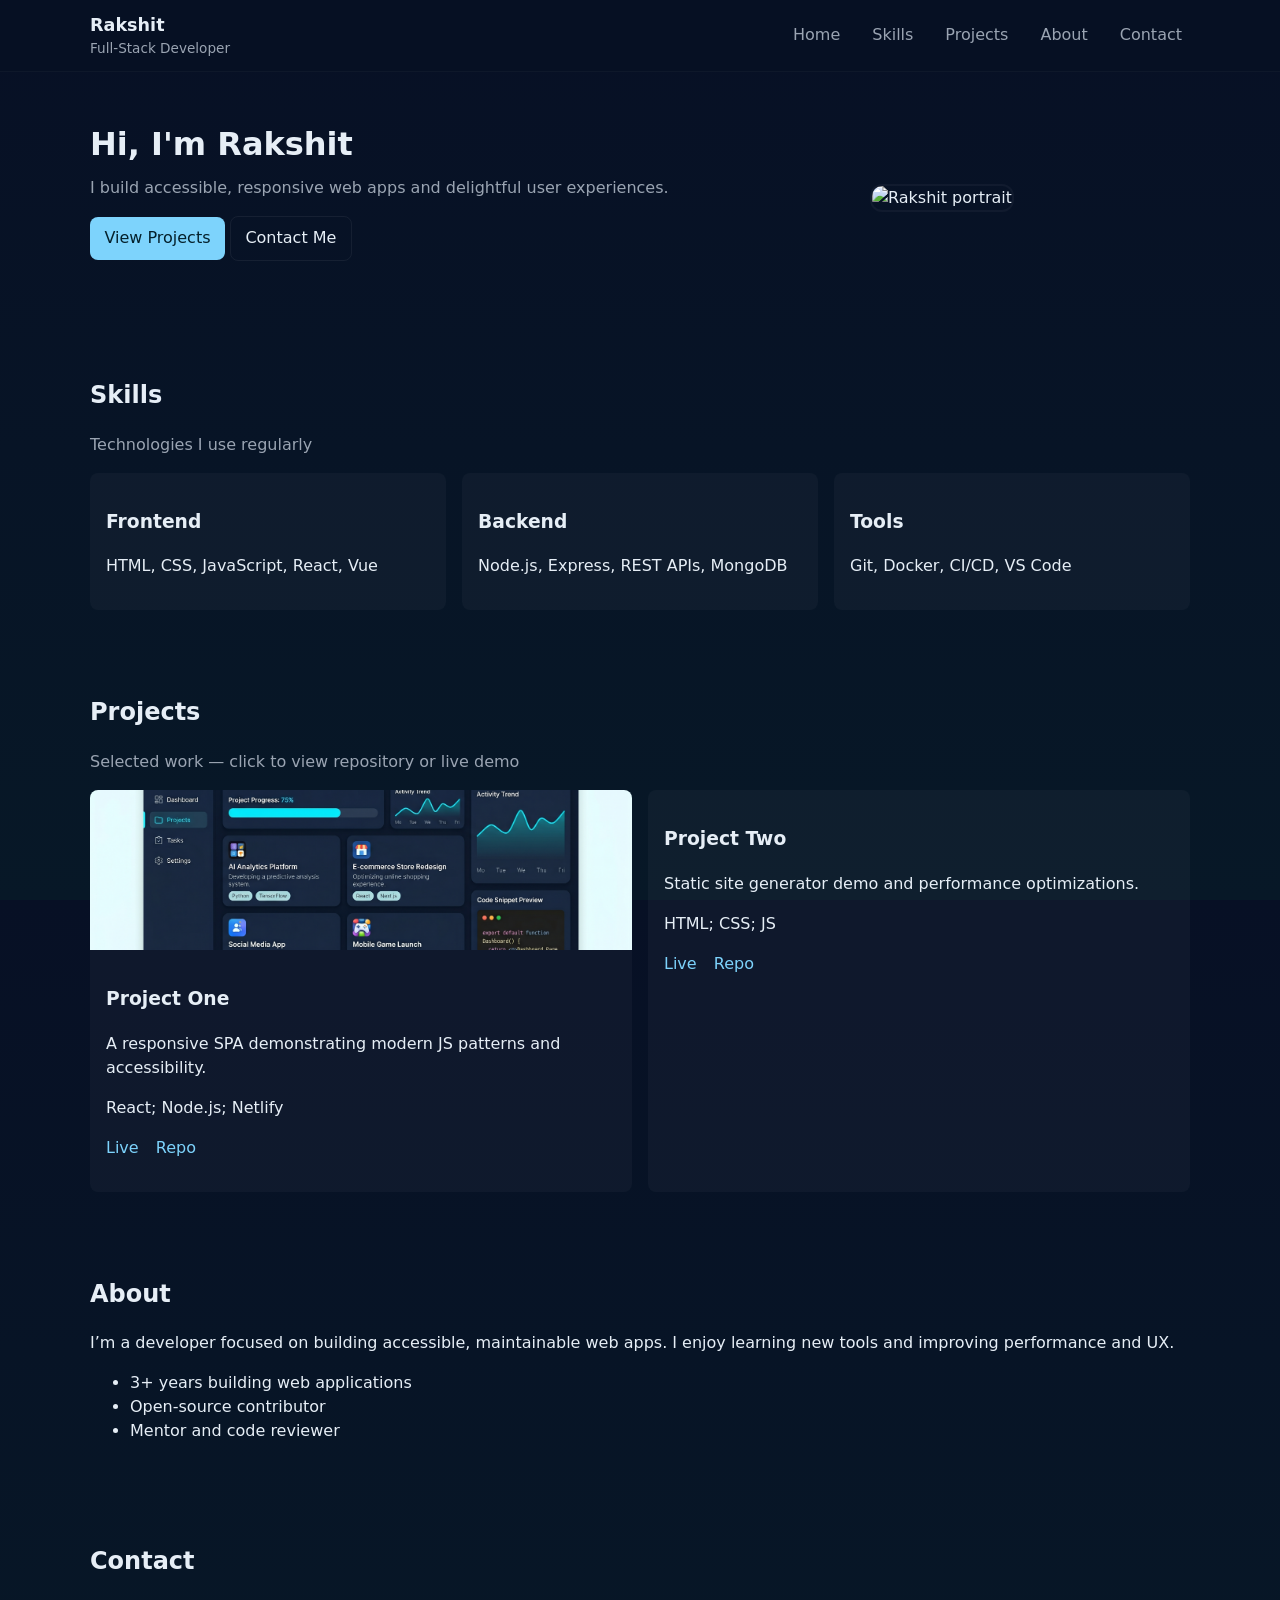
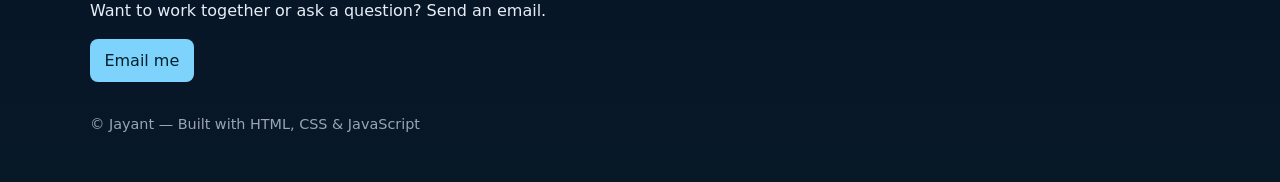
==== index.html @ 4953deba "Add files via upload" ====
<!doctype html>
<html lang="en">
<head>
  <meta charset="utf-8" />
  <meta name="viewport" content="width=device-width,initial-scale=1" />
  <title>Jayant Kumar Yadav — Developer Portfolio</title>
  <meta name="description" content="Jayant's developer portfolio — frontend, backend, projects and contact." />
  <link rel="stylesheet" href="css/styles.css" />
</head>
<body>
  <a class="skip-link" href="#main">Skip to content</a>

  <header class="site-header">
    <div class="container header-inner">
      <div class="brand">
        <a href="#hero" class="logo" aria-label="Rakshit home">Rakshit</a>
        <span class="role">Full‑Stack Developer</span>
      </div>

      <button id="nav-toggle" class="nav-toggle" aria-expanded="false" aria-controls="primary-nav">
        <span class="hamburger" aria-hidden="true"></span>
        <span class="visually-hidden">Menu</span>
      </button>

      <nav id="primary-nav" class="primary-nav" aria-label="Primary">
        <ul>
          <li><a href="#hero">Home</a></li>
          <li><a href="#skills">Skills</a></li>
          <li><a href="#projects">Projects</a></li>
          <li><a href="#about">About</a></li>
          <li><a href="#contact">Contact</a></li>
        </ul>
      </nav>
    </div>
  </header>

  <main id="main">
    <section id="hero" class="hero container">
      <div class="hero-left">
        <h1>Hi, I'm <span class="accent">Rakshit</span></h1>
        <p class="lead">I build accessible, responsive web apps and delightful user experiences.</p>
        <p class="cta-row">
          <a class="btn primary" href="#projects">View Projects</a>
          <a class="btn outline" href="mailto:youremail@example.com">Contact Me</a>
        </p>
      </div>
      <div class="hero-right" aria-hidden="true">
        <img src="assets/avatar.jpg" alt="Rakshit portrait" class="avatar" />
      </div>
    </section>

    <section id="skills" class="container section">
      <h2>Skills</h2>
      <p class="muted">Technologies I use regularly</p>
      <div class="skills-grid" role="list">
        <div class="skill-card" role="listitem">
          <h3>Frontend</h3>
          <p>HTML, CSS, JavaScript, React, Vue</p>
        </div>
        <div class="skill-card" role="listitem">
          <h3>Backend</h3>
          <p>Node.js, Express, REST APIs, MongoDB</p>
        </div>
        <div class="skill-card" role="listitem">
          <h3>Tools</h3>
          <p>Git, Docker, CI/CD, VS Code</p>
        </div>
      </div>
    </section>

    <section id="projects" class="container section">
      <h2>Projects</h2>
      <p class="muted">Selected work — click to view repository or live demo</p>

      <div class="projects-grid">
        <article class="project-card">
          <img src="assets/project1.png" alt="Project 1 screenshot" />
          <div class="project-body">
            <h3>Project One</h3>
            <p class="project-desc">A responsive SPA demonstrating modern JS patterns and accessibility.</p>
            <p class="tech">React; Node.js; Netlify</p>
            <p class="project-links">
              <a href="#" target="_blank" rel="noopener">Live</a>
              <a href="#" target="_blank" rel="noopener">Repo</a>
            </p>
          </div>
        </article>

        <article class="project-card">
          <div class="project-body">
            <h3>Project Two</h3>
            <p class="project-desc">Static site generator demo and performance optimizations.</p>
            <p class="tech">HTML; CSS; JS</p>
            <p class="project-links">
              <a href="#" target="_blank" rel="noopener">Live</a>
              <a href="#" target="_blank" rel="noopener">Repo</a>
            </p>
          </div>
        </article>
      </div>
    </section>

    <section id="about" class="container section">
      <h2>About</h2>
      <p>I’m a developer focused on building accessible, maintainable web apps. I enjoy learning new tools and improving performance and UX.</p>
      <ul>
        <li>3+ years building web applications</li>
        <li>Open-source contributor</li>
        <li>Mentor and code reviewer</li>
      </ul>
    </section>

    <section id="contact" class="container section">
      <h2>Contact</h2>
      <p>Want to work together or ask a question? Send an email.</p>
      <p><a class="btn primary" href="mailto:youremail@example.com">Email me</a></p>
      <footer class="site-footer">
        <p>&copy; <span id="2026"></span> Jayant — Built with HTML, CSS & JavaScript</p>
      </footer>
    </section>
  </main>

  <script src="js/script.js" defer></script>
</body>
</html>
---- css/styles.css ----
:root{
  --bg:#0f1724;
  --card:#0b1220;
  --muted:#9aa4b2;
  --accent:#7dd3fc;
  --text:#e6eef6;
  --radius:10px;
  --gap:1.25rem;
  font-family: Inter, system-ui, -apple-system, "Segoe UI", Roboto, "Helvetica Neue", Arial;
}

*{box-sizing:border-box}
html,body{height:100%}
body{
  margin:0;
  background:linear-gradient(180deg,#071025 0%, #071827 100%);
  color:var(--text);
  -webkit-font-smoothing:antialiased;
  -moz-osx-font-smoothing:grayscale;
  line-height:1.5;
}

.container{max-width:1100px;margin:0 auto;padding:1rem}

.skip-link{
  position:absolute;left:-999px;top:auto;width:1px;height:1px;overflow:hidden;
}
.skip-link:focus{left:1rem;top:1rem;width:auto;height:auto;background:#fff;color:#000;padding:.5rem;border-radius:4px}

.site-header{border-bottom:1px solid rgba(255,255,255,0.03);position:sticky;top:0;background:rgba(7,18,36,0.6);backdrop-filter:blur(6px);z-index:40}
.header-inner{display:flex;align-items:center;justify-content:space-between;padding:.75rem 0}
.brand .logo{font-weight:700;color:var(--text);text-decoration:none;font-size:1.1rem}
.brand .role{display:block;font-size:.85rem;color:var(--muted)}

.primary-nav ul{list-style:none;margin:0;padding:0;display:flex;gap:1rem}
.primary-nav a{color:var(--muted);text-decoration:none;padding:.5rem;border-radius:6px}
.primary-nav a:focus, .primary-nav a:hover{color:var(--text);background:rgba(255,255,255,0.03)}

.nav-toggle{display:none;background:none;border:0;color:var(--text)}
.hamburger{width:22px;height:2px;background:var(--text);display:block;position:relative}
.hamburger::after,.hamburger::before{content:"";position:absolute;left:0;right:0;height:2px;background:var(--text)}
.hamburger::before{top:-6px} .hamburger::after{bottom:-6px}

.hero{display:grid;grid-template-columns:1fr 320px;gap:2rem;align-items:center;padding:3rem 0}
.hero-left h1{font-size:2rem;margin:0}
.lead{color:var(--muted);margin:.5rem 0 1rem}
.avatar{width:100%;max-width:260px;border-radius:12px;border:2px solid rgba(255,255,255,0.04)}

.section{padding:2rem 0}
.muted{color:var(--muted);margin-bottom:1rem}

.skills-grid{display:grid;grid-template-columns:repeat(3,1fr);gap:1rem}
.skill-card{background:rgba(255,255,255,0.03);padding:1rem;border-radius:8px}

.projects-grid{display:grid;grid-template-columns:repeat(2,1fr);gap:1rem}
.project-card{background:rgba(255,255,255,0.03);border-radius:8px;overflow:hidden;display:flex;flex-direction:column}
.project-card img{width:100%;height:160px;object-fit:cover}
.project-body{padding:1rem}
.project-links a{margin-right:.75rem;color:var(--accent);text-decoration:none}
.project-links a:focus, .project-links a:hover{text-decoration:underline}

.btn{display:inline-block;padding:.6rem .9rem;border-radius:8px;text-decoration:none}
.btn.primary{background:var(--accent);color:#04202b}
.btn.outline{border:1px solid rgba(255,255,255,0.06);color:var(--text);background:transparent}

.site-footer{margin-top:2rem;color:var(--muted);font-size:.9rem}

/* Responsive */
@media (max-width:900px){
  .hero{grid-template-columns:1fr; text-align:center}
  .hero-right{order:-1}
  .projects-grid{grid-template-columns:1fr}
  .skills-grid{grid-template-columns:1fr}
}

@media (max-width:700px){
  .primary-nav{position:absolute;right:1rem;top:64px;background:rgba(7,18,36,0.95);padding:1rem;border-radius:8px;display:none}
  .primary-nav.open{display:block}
  .nav-toggle{display:block}
}
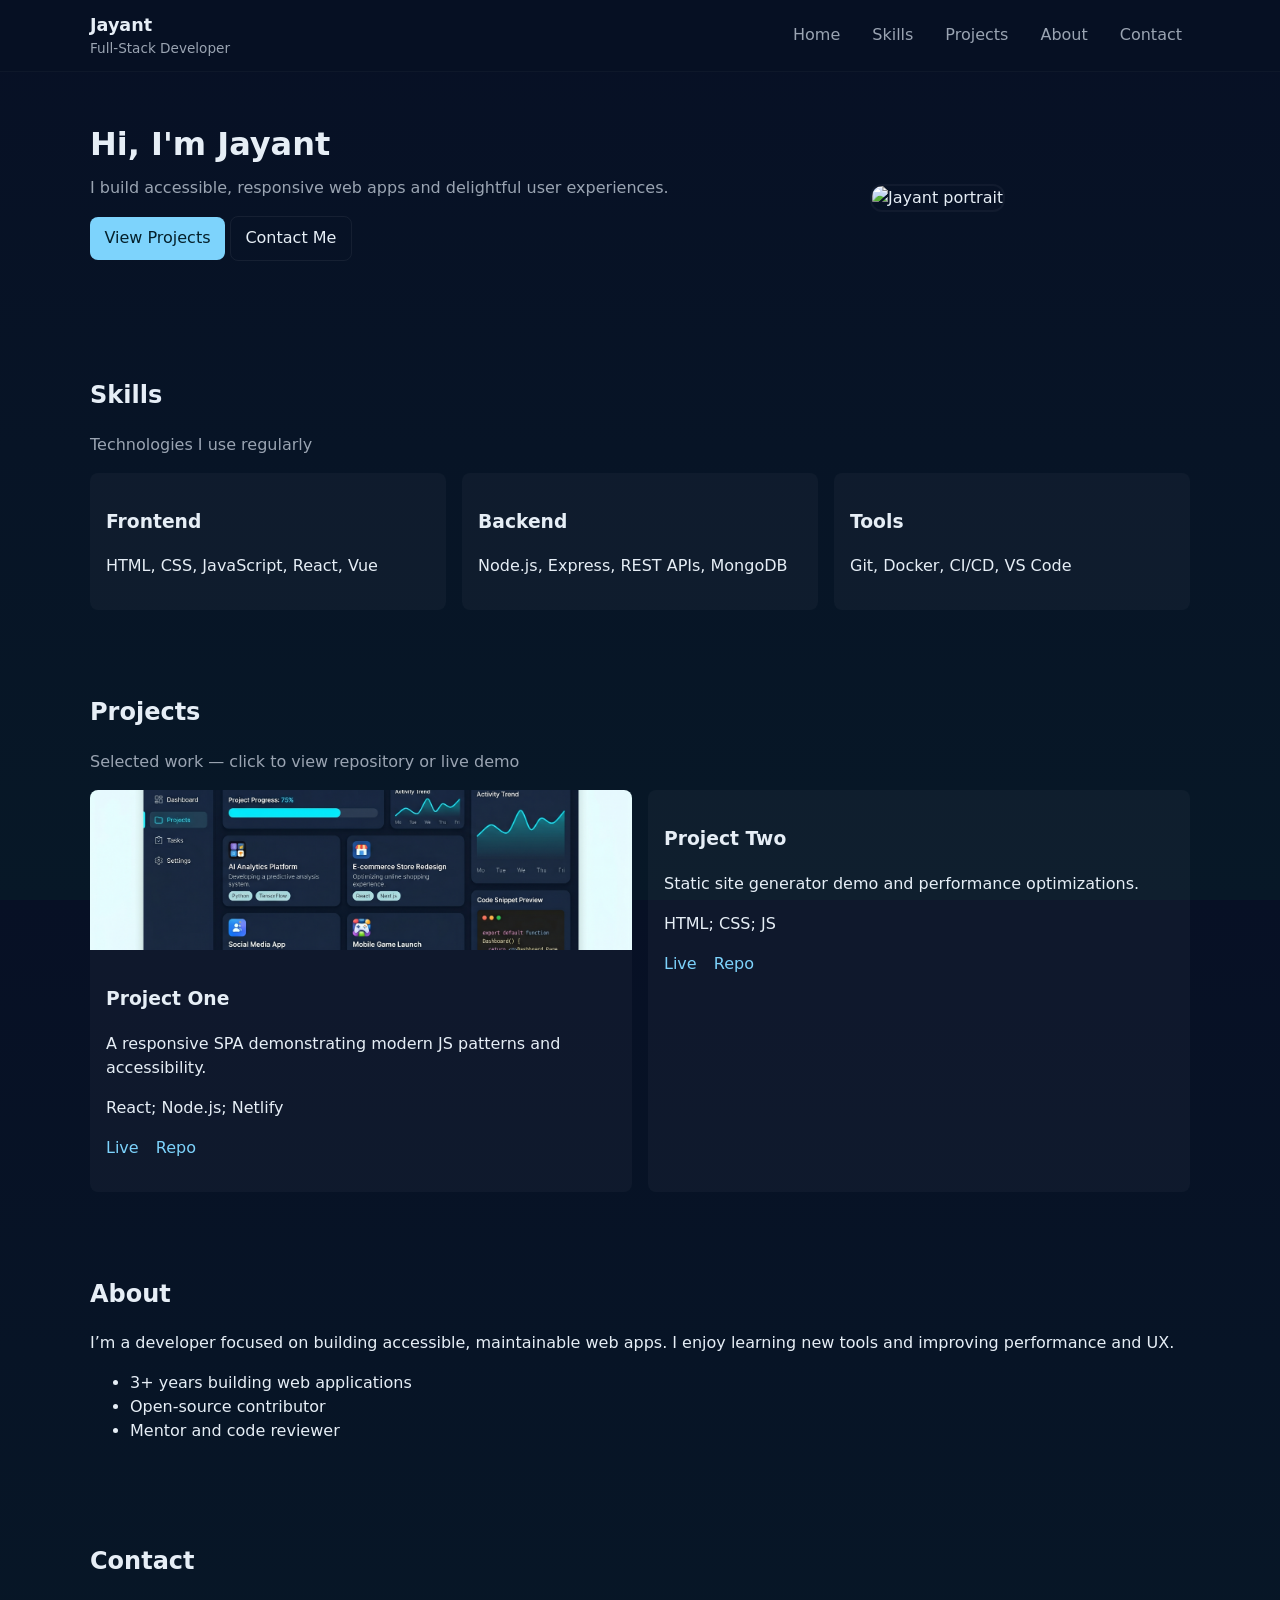
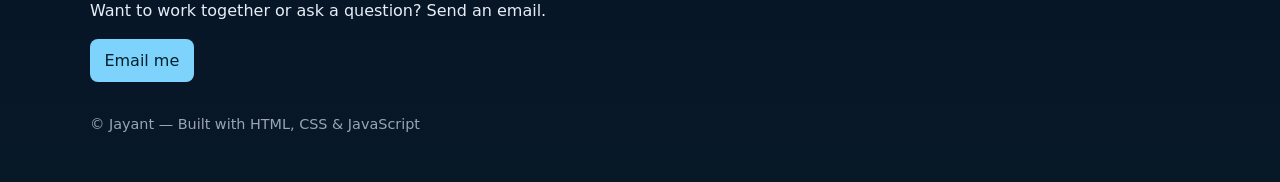
==== commit dafe885e: "Update index.html" ====
--- a/index.html
+++ b/index.html
@@ -13,7 +13,7 @@
   <header class="site-header">
     <div class="container header-inner">
       <div class="brand">
-        <a href="#hero" class="logo" aria-label="Rakshit home">Rakshit</a>
+        <a href="#hero" class="logo" aria-label="Jayant home">Jayant</a>
         <span class="role">Full‑Stack Developer</span>
       </div>
 
@@ -37,7 +37,7 @@
   <main id="main">
     <section id="hero" class="hero container">
       <div class="hero-left">
-        <h1>Hi, I'm <span class="accent">Rakshit</span></h1>
+        <h1>Hi, I'm <span class="accent">Jayant</span></h1>
         <p class="lead">I build accessible, responsive web apps and delightful user experiences.</p>
         <p class="cta-row">
           <a class="btn primary" href="#projects">View Projects</a>
@@ -45,7 +45,7 @@
         </p>
       </div>
       <div class="hero-right" aria-hidden="true">
-        <img src="assets/avatar.jpg" alt="Rakshit portrait" class="avatar" />
+        <img src="assets/avatar.jpg" alt="Jayant portrait" class="avatar" />
       </div>
     </section>
 
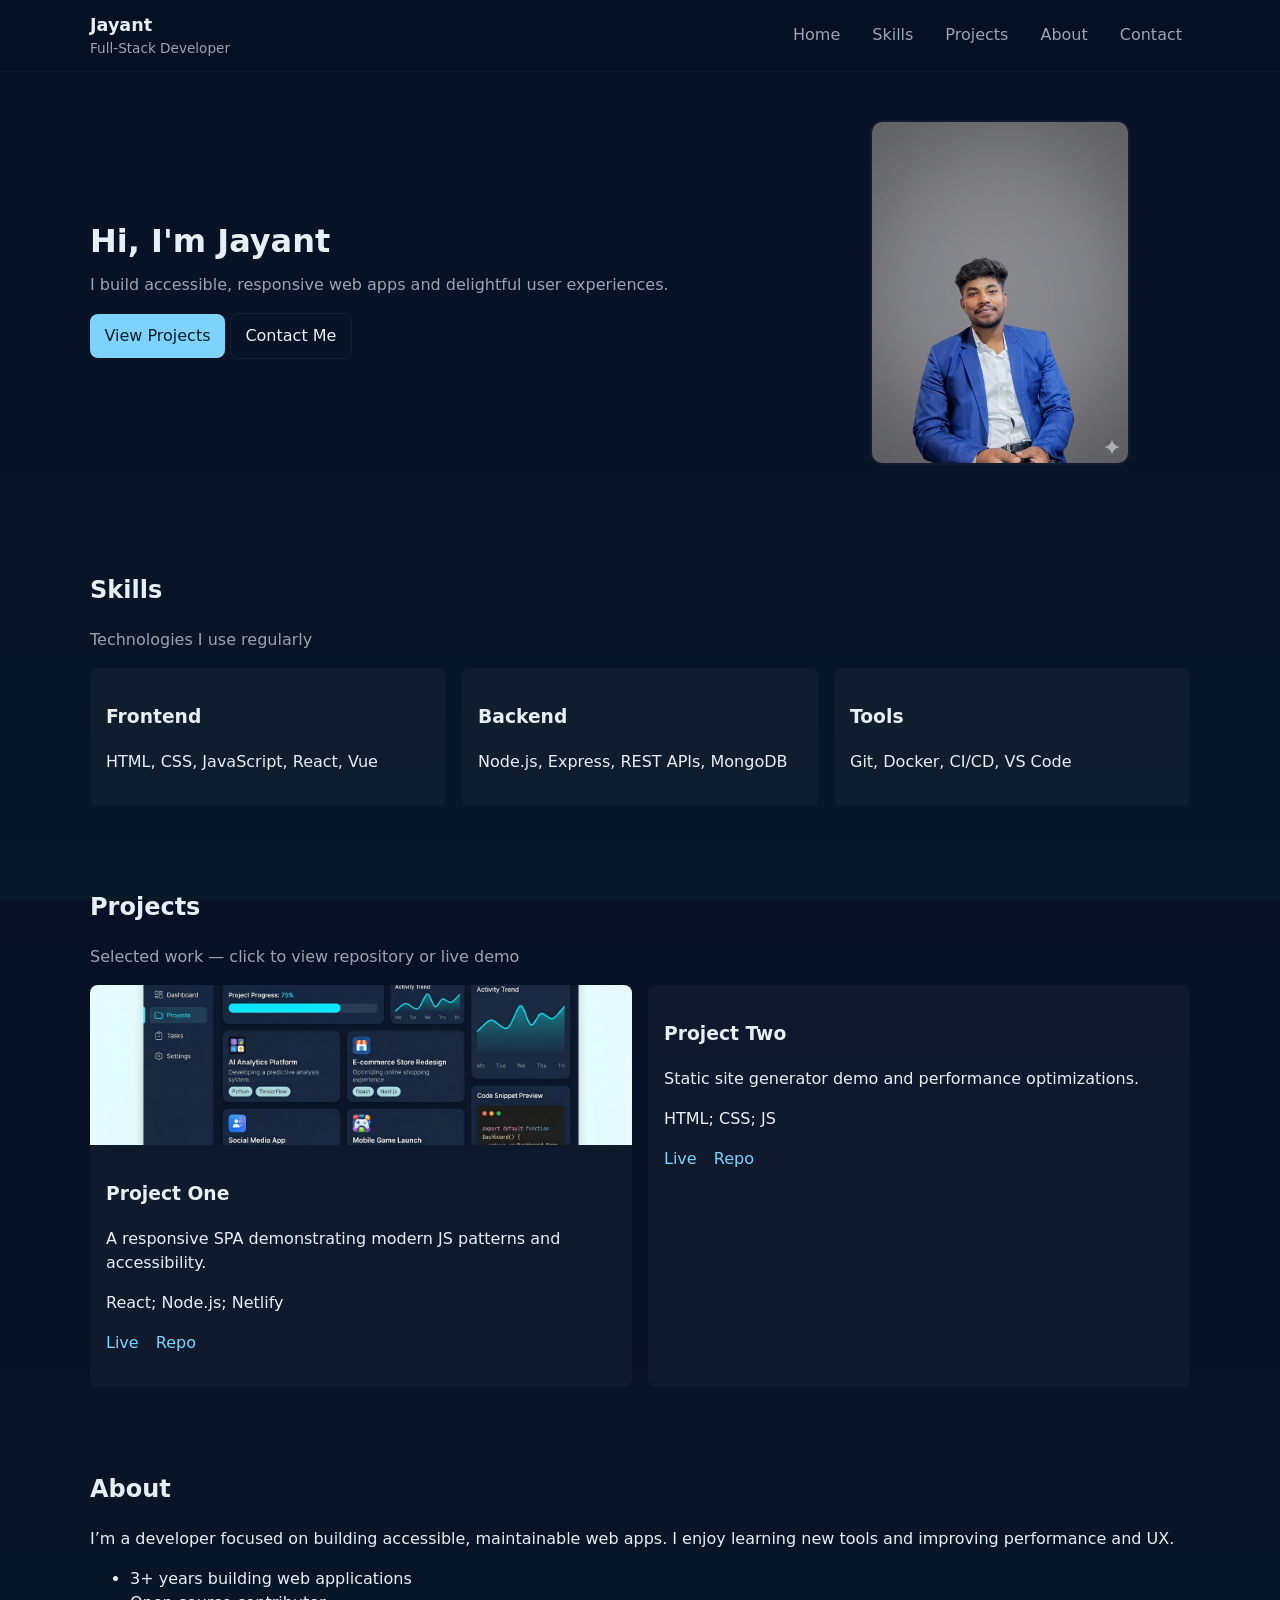
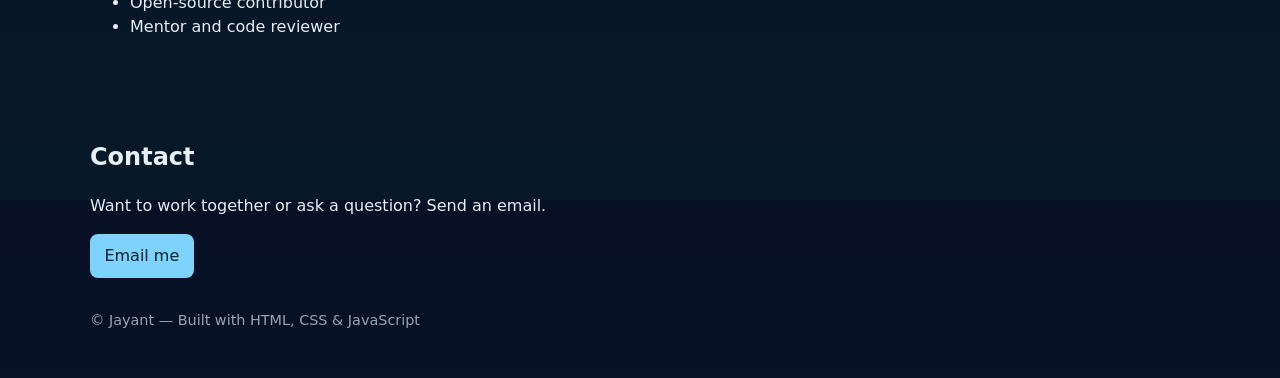
==== commit 083cc82a: "Update index.html" ====
--- a/index.html
+++ b/index.html
@@ -113,7 +113,7 @@
     <section id="contact" class="container section">
       <h2>Contact</h2>
       <p>Want to work together or ask a question? Send an email.</p>
-      <p><a class="btn primary" href="mailto:youremail@example.com">Email me</a></p>
+      <p><a class="btn primary" href="jayantyadav92049@gmail.com">Email me</a></p>
       <footer class="site-footer">
         <p>&copy; <span id="2026"></span> Jayant — Built with HTML, CSS & JavaScript</p>
       </footer>
